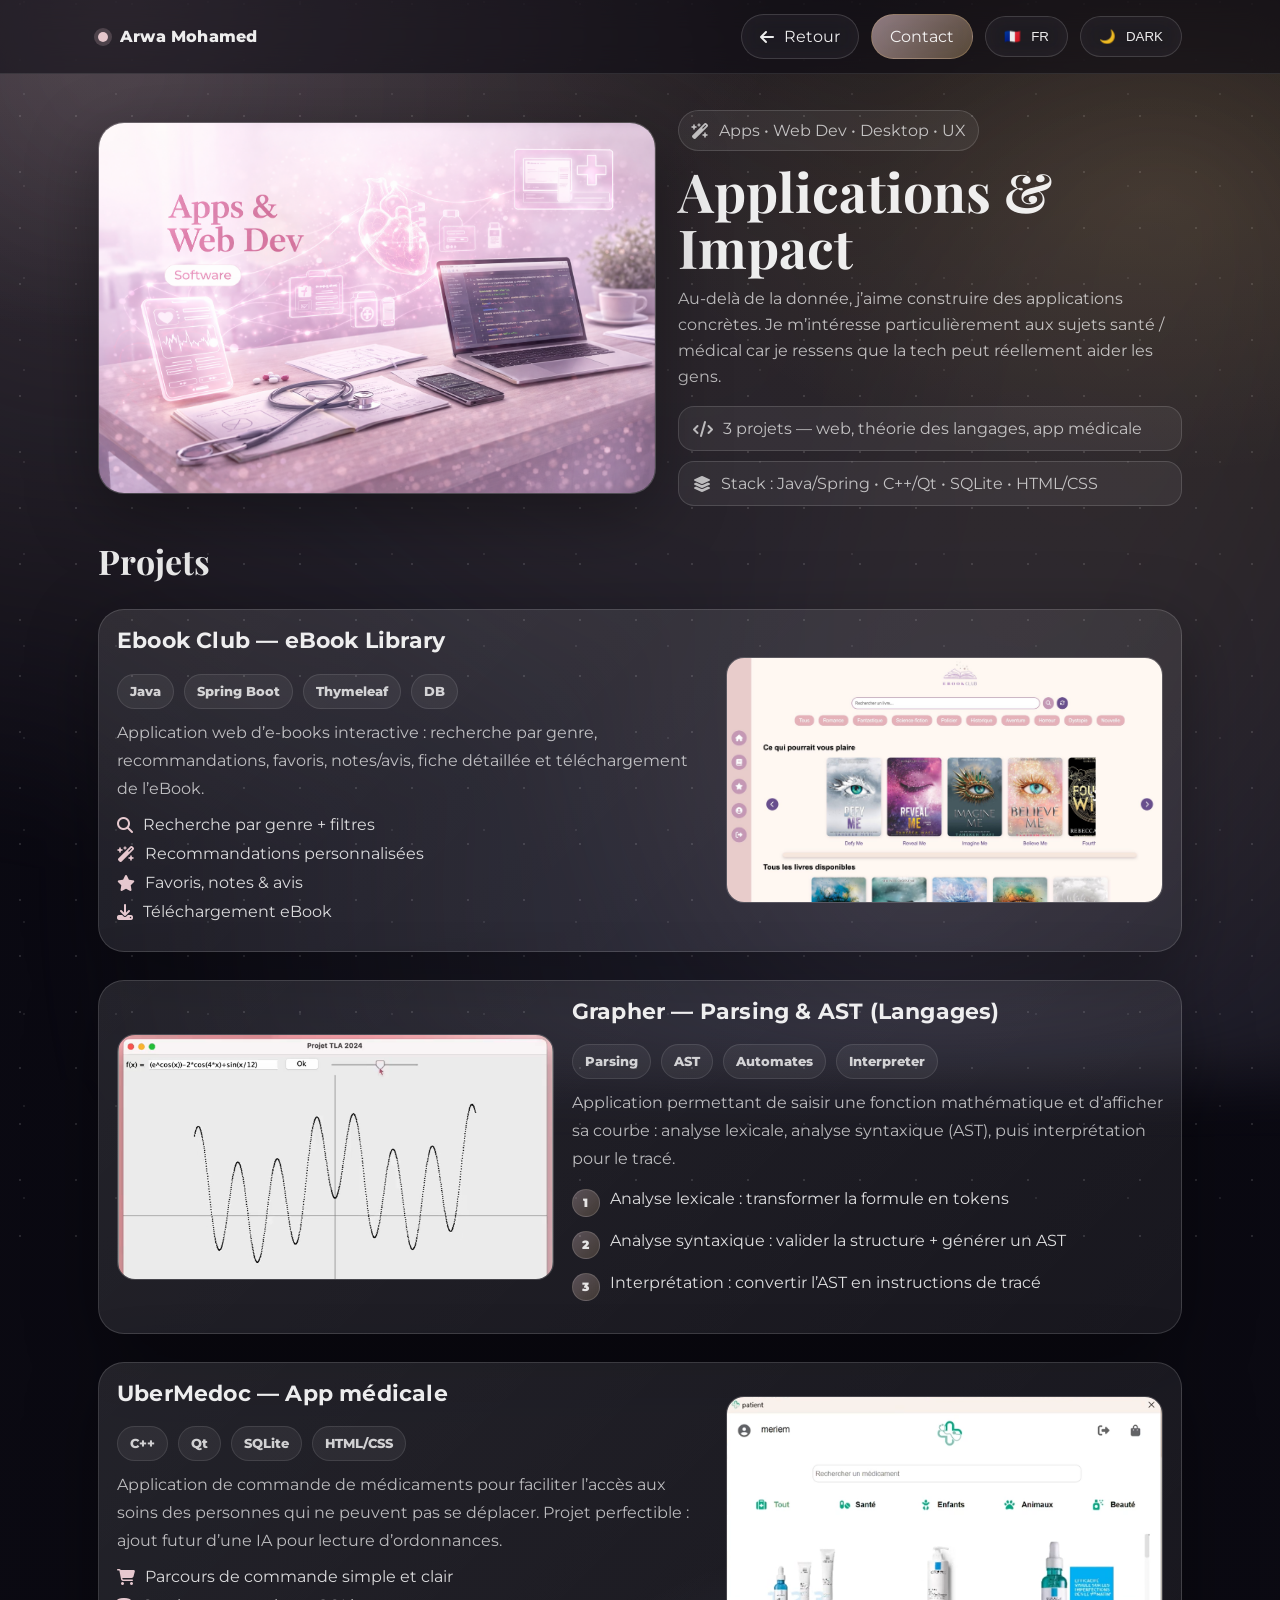
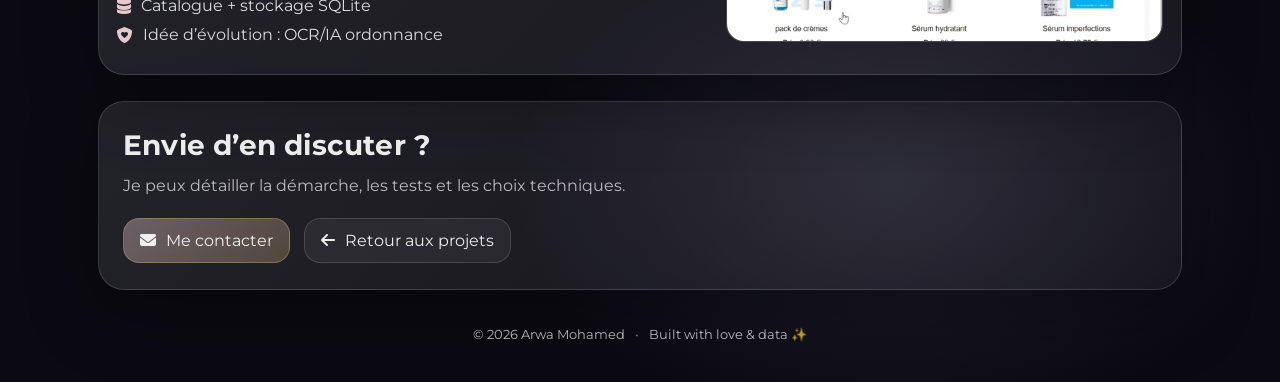
==== app.html @ bc85d30c "premier commit" ====
<!doctype html>
<html lang="fr" data-theme="dark">

<head>

  <meta charset="utf-8">

  <meta
    name="viewport"
    content="width=device-width, initial-scale=1"
  >

  <title>
    Apps & Impact — Arwa Mohamed
  </title>

  <meta
    name="description"
    content="Apps & Impact — case study (web, parsing/AST, app médicale)."
  >


  <link rel="preconnect" href="https://fonts.googleapis.com">

  <link
    rel="preconnect"
    href="https://fonts.gstatic.com"
    crossorigin
  >

  <link
    href="https://fonts.googleapis.com/css2?family=Montserrat:wght@400;500;600;700&family=Playfair+Display:wght@600;700&display=swap"
    rel="stylesheet"
  >


  <link
    rel="stylesheet"
    href="https://cdnjs.cloudflare.com/ajax/libs/font-awesome/6.5.0/css/all.min.css"
  >


  <link
    rel="stylesheet"
    href="assets/css/app.css"
  >

</head>


<body>


<div class="bg">

  <div
    class="stars"
    aria-hidden="true"
  ></div>

  <div
    class="glow"
    aria-hidden="true"
  ></div>

</div>



<header class="topbar">

  <div class="topbar-inner">


    <div class="brand">

      <span class="brand-dot"></span>

      <span class="brand-name">
        Arwa Mohamed
      </span>

    </div>



    <div class="top-actions">


      <a
        class="nav-btn"
        href="projects.html"
      >

        <i class="fa-solid fa-arrow-left"></i>

        <span data-i18n="nav.back">
          Retour
        </span>

      </a>



      <!-- CORRIGÉ : contact de la même page -->

      <a
        class="nav-btn nav-btn-primary"
        href="#contact"
      >

        <span data-i18n="nav.contact">
          Contact
        </span>

      </a>



      <button
        id="langBtn"
        class="lang-btn"
        type="button"
      >

        <span id="langFlag">
          🇫🇷
        </span>

        <span id="langCode">
          FR
        </span>

      </button>



      <button
        id="themeBtn"
        class="theme-btn"
        type="button"
      >

        <span id="themeIcon">
          🌙
        </span>

        <span id="themeCode">
          DARK
        </span>

      </button>


    </div>

  </div>

</header>



<main class="wrap">


<!-- HERO -->

<section class="hero">


  <div class="hero-media">

    <img
      src="assets/img/dev.jpg"
      alt="Apps case study cover"
      class="hero-img"
    >

    <div
      class="hero-overlay"
      aria-hidden="true"
    ></div>

  </div>



  <div class="hero-content">


    <div class="chip">

      <i class="fa-solid fa-wand-magic-sparkles"></i>

      <span data-i18n="hero.chip">
        Apps • Web Dev • Desktop • UX
      </span>

    </div>



    <h1 data-i18n="hero.title">
      Applications & Impact
    </h1>



    <p
      class="subtitle"
      data-i18n="hero.subtitle"
    >
      Au-delà de la donnée, j’aime construire
      des applications concrètes. Je m’intéresse
      particulièrement aux sujets santé / médical
      car je ressens que la tech peut réellement
      aider les gens.
    </p>



    <div class="info-pills">


      <div class="pill">

        <i class="fa-solid fa-code"></i>

        <span data-i18n="hero.pill1">
          3 projets — web, théorie des langages,
          app médicale
        </span>

      </div>



      <div class="pill">

        <i class="fa-solid fa-layer-group"></i>

        <span data-i18n="hero.pill2">
          Stack : Java/Spring • C++/Qt • SQLite • HTML/CSS
        </span>

      </div>


    </div>

  </div>

</section>



<!-- PROJECTS -->

<section class="section">


  <div class="section-head">

    <h2 data-i18n="blocks.title">
      Projets
    </h2>

    <br>

  </div>



  <div class="blocks">


    <!-- PROJECT 1 -->

    <article class="block">


      <div class="block-content">


        <div class="block-top">

          <div class="block-title">

            <h3 data-i18n="p1.title">
              Ebook Club — eBook Library
            </h3>

            <br>

          </div>


          <div class="stack">

            <span>Java</span>
            <span>Spring Boot</span>
            <span>Thymeleaf</span>
            <span>DB</span>

          </div>

        </div>



        <p
          class="block-desc"
          data-i18n="p1.desc"
        >
          Application web d’e-books interactive :
          recherche par genre, recommandations,
          favoris, notes/avis, fiche détaillée
          et téléchargement de l’eBook.
        </p>



        <ul class="bullets">

          <li>
            <i class="fa-solid fa-magnifying-glass"></i>
            <span data-i18n="p1.b1">
              Recherche par genre + filtres
            </span>
          </li>

          <li>
            <i class="fa-solid fa-wand-magic-sparkles"></i>
            <span data-i18n="p1.b2">
              Recommandations personnalisées
            </span>
          </li>

          <li>
            <i class="fa-solid fa-star"></i>
            <span data-i18n="p1.b3">
              Favoris, notes & avis
            </span>
          </li>

          <li>
            <i class="fa-solid fa-download"></i>
            <span data-i18n="p1.b4">
              Téléchargement eBook
            </span>
          </li>

        </ul>

      </div>



      <div class="block-media">

        <img
          src="assets/img/imagee.png"
          alt="Ebook Club preview"
        >

      </div>


    </article>



    <!-- PROJECT 2 -->

    <article class="block">


      <div class="block-content">


        <div class="block-top">

          <div class="block-title">

            <h3 data-i18n="p2.title">
              Grapher — Parsing & AST (Langages)
            </h3>

            <br>

          </div>


          <div class="stack">

            <span>Parsing</span>
            <span>AST</span>
            <span>Automates</span>
            <span>Interpreter</span>

          </div>

        </div>



        <p
          class="block-desc"
          data-i18n="p2.desc"
        >
          Application permettant de saisir une fonction
          mathématique et d’afficher sa courbe :
          analyse lexicale, analyse syntaxique (AST),
          puis interprétation pour le tracé.
        </p>



        <ol class="steps">

          <li>

            <span class="step-n">
              1
            </span>

            <span data-i18n="p2.s1">
              Analyse lexicale :
              transformer la formule en tokens
            </span>

          </li>


          <li>

            <span class="step-n">
              2
            </span>

            <span data-i18n="p2.s2">
              Analyse syntaxique :
              valider la structure + générer un AST
            </span>

          </li>


          <li>

            <span class="step-n">
              3
            </span>

            <span data-i18n="p2.s3">
              Interprétation :
              convertir l’AST en instructions de tracé
            </span>

          </li>

        </ol>

      </div>



      <div class="block-media">

        <img
          src="assets/img/image1.png"
          alt="Grapher preview"
        >

      </div>


    </article>



    <!-- PROJECT 3 -->

    <article class="block">


      <div class="block-content">


        <div class="block-top">

          <div class="block-title">

            <h3 data-i18n="p3.title">
              UberMedoc — App médicale
            </h3>

            <br>

          </div>


          <div class="stack">

            <span>C++</span>
            <span>Qt</span>
            <span>SQLite</span>
            <span>HTML/CSS</span>

          </div>

        </div>



        <p
          class="block-desc"
          data-i18n="p3.desc"
        >
          Application de commande de médicaments
          pour faciliter l’accès aux soins des personnes
          qui ne peuvent pas se déplacer. Projet perfectible :
          ajout futur d’une IA pour lecture d’ordonnances.
        </p>



        <ul class="bullets">

          <li>

            <i class="fa-solid fa-cart-shopping"></i>

            <span data-i18n="p3.b1">
              Parcours de commande simple et clair
            </span>

          </li>


          <li>

            <i class="fa-solid fa-database"></i>

            <span data-i18n="p3.b2">
              Catalogue + stockage SQLite
            </span>

          </li>


          <li>

            <i class="fa-solid fa-shield-heart"></i>

            <span data-i18n="p3.b3">
              Idée d’évolution : OCR/IA ordonnance
            </span>

          </li>

        </ul>

      </div>



      <div class="block-media">

        <img
          src="assets/img/image.png"
          alt="UberMedoc preview"
        >

      </div>


    </article>


  </div>

</section>



<!-- CONTACT -->

<section
  id="contact"
  class="cta"
>

  <div class="cta-card">


    <h2 data-i18n="cta.title">
      Envie d’en discuter ?
    </h2>


    <p
      class="cta-sub"
      data-i18n="cta.desc"
    >
      Je peux détailler la démarche,
      les tests et les choix techniques.
    </p>



    <div class="cta-actions">


      <!-- CORRIGÉ -->

      <a
        class="cta-btn primary"
        href="mailto:etu.arwa@gmail.com"
      >

        <i class="fa-solid fa-envelope"></i>

        <span data-i18n="cta.contact">
          Me contacter
        </span>

      </a>



      <a
        class="cta-btn"
        href="index.html#projects"
      >

        <i class="fa-solid fa-arrow-left"></i>

        <span data-i18n="cta.back">
          Retour aux projets
        </span>

      </a>


    </div>

  </div>

</section>



<footer class="footer">

  <span>
    © <span id="year"></span>
    Arwa Mohamed
  </span>

  <span class="dot">
    •
  </span>

  <span data-i18n="footer.line">
    Built with love & data ✨
  </span>

</footer>


</main>



<script src="assets/js/app.js"></script>


<script>

/* ===============================
   GLOBAL SETTINGS
================================ */

const LS_THEME = "site_theme";
const LS_LANG = "site_lang";


/* ===============================
   YEAR
================================ */

document.getElementById("year").textContent =
  new Date().getFullYear();



/* ===============================
   THEME
================================ */

function applyTheme(theme) {

  if (theme !== "dark" && theme !== "light") {
    theme = "dark";
  }


  document.documentElement.setAttribute(
    "data-theme",
    theme
  );


  localStorage.setItem(
    LS_THEME,
    theme
  );


  const icon =
    document.getElementById("themeIcon");

  const code =
    document.getElementById("themeCode");


  if (icon) {

    icon.textContent =
      theme === "dark"
        ? "🌙"
        : "☀️";

  }


  if (code) {

    code.textContent =
      theme === "dark"
        ? "DARK"
        : "LIGHT";

  }

}


const savedTheme =
  localStorage.getItem(LS_THEME) || "dark";

applyTheme(savedTheme);



const themeBtn =
  document.getElementById("themeBtn");


if (themeBtn) {

  themeBtn.addEventListener(
    "click",
    () => {

      const current =
        localStorage.getItem(LS_THEME) || "dark";

      applyTheme(
        current === "dark"
          ? "light"
          : "dark"
      );

    }
  );

}



/* ===============================
   TRANSLATION DICTIONARY
================================ */

const translations = {

  fr: {

    "nav.back":
      "Retour",

    "nav.contact":
      "Contact",


    "hero.chip":
      "Apps • Web Dev • Desktop • UX",

    "hero.title":
      "Applications & Impact",

    "hero.subtitle":
      "Au-delà de la donnée, j’aime construire des applications concrètes. Je m’intéresse particulièrement aux sujets santé / médical car je ressens que la tech peut réellement aider les gens.",

    "hero.pill1":
      "3 projets — web, théorie des langages, app médicale",

    "hero.pill2":
      "Stack : Java/Spring • C++/Qt • SQLite • HTML/CSS",


    "blocks.title":
      "Projets",


    "p1.title":
      "Ebook Club — eBook Library",

    "p1.desc":
      "Application web d’e-books interactive : recherche par genre, recommandations, favoris, notes/avis, fiche détaillée et téléchargement de l’eBook.",

    "p1.b1":
      "Recherche par genre + filtres",

    "p1.b2":
      "Recommandations personnalisées",

    "p1.b3":
      "Favoris, notes & avis",

    "p1.b4":
      "Téléchargement eBook",


    "p2.title":
      "Grapher — Parsing & AST (Langages)",

    "p2.desc":
      "Application permettant de saisir une fonction mathématique et d’afficher sa courbe : analyse lexicale, analyse syntaxique (AST), puis interprétation pour le tracé.",

    "p2.s1":
      "Analyse lexicale : transformer la formule en tokens",

    "p2.s2":
      "Analyse syntaxique : valider la structure + générer un AST",

    "p2.s3":
      "Interprétation : convertir l’AST en instructions de tracé",


    "p3.title":
      "UberMedoc — App médicale",

    "p3.desc":
      "Application de commande de médicaments pour faciliter l’accès aux soins des personnes qui ne peuvent pas se déplacer. Projet perfectible : ajout futur d’une IA pour lecture d’ordonnances.",

    "p3.b1":
      "Parcours de commande simple et clair",

    "p3.b2":
      "Catalogue + stockage SQLite",

    "p3.b3":
      "Idée d’évolution : OCR/IA ordonnance",


    "cta.title":
      "Envie d’en discuter ?",

    "cta.desc":
      "Je peux détailler la démarche, les tests et les choix techniques.",

    "cta.contact":
      "Me contacter",

    "cta.back":
      "Retour aux projets",


    "footer.line":
      "Built with love & data ✨"

  },


  en: {

    "nav.back":
      "Back",

    "nav.contact":
      "Contact",


    "hero.chip":
      "Apps • Web Dev • Desktop • UX",

    "hero.title":
      "Applications & Impact",

    "hero.subtitle":
      "Beyond data, I enjoy building practical applications. I am particularly interested in healthcare and medical topics because I believe technology can genuinely help people.",

    "hero.pill1":
      "3 projects — web, language theory, medical app",

    "hero.pill2":
      "Stack: Java/Spring • C++/Qt • SQLite • HTML/CSS",


    "blocks.title":
      "Projects",


    "p1.title":
      "Ebook Club — eBook Library",

    "p1.desc":
      "Interactive e-book web application featuring genre search, recommendations, favorites, ratings and reviews, detailed book pages and e-book downloads.",

    "p1.b1":
      "Genre search + filters",

    "p1.b2":
      "Personalized recommendations",

    "p1.b3":
      "Favorites, ratings & reviews",

    "p1.b4":
      "eBook downloads",


    "p2.title":
      "Grapher — Parsing & AST (Languages)",

    "p2.desc":
      "Application allowing users to enter a mathematical function and display its curve through lexical analysis, syntax analysis (AST) and interpretation.",

    "p2.s1":
      "Lexical analysis: transform the formula into tokens",

    "p2.s2":
      "Syntax analysis: validate the structure and generate an AST",

    "p2.s3":
      "Interpretation: convert the AST into plotting instructions",


    "p3.title":
      "UberMedoc — Medical App",

    "p3.desc":
      "Medicine ordering application designed to make healthcare more accessible to people who cannot travel easily. Future improvement: AI-based prescription reading.",

    "p3.b1":
      "Simple and clear ordering workflow",

    "p3.b2":
      "Catalog + SQLite storage",

    "p3.b3":
      "Future idea: OCR / prescription AI",


    "cta.title":
      "Want to discuss this project?",

    "cta.desc":
      "I can walk you through the methodology, tests and technical choices.",

    "cta.contact":
      "Email me",

    "cta.back":
      "Back to projects",


    "footer.line":
      "Built with love & data ✨"

  }

};



/* ===============================
   APPLY LANGUAGE
================================ */

function applyLang(lang) {

  if (!translations[lang]) {
    lang = "fr";
  }


  document.documentElement.setAttribute(
    "lang",
    lang
  );


  localStorage.setItem(
    LS_LANG,
    lang
  );


  document
    .querySelectorAll("[data-i18n]")
    .forEach((element) => {

      const key =
        element.getAttribute("data-i18n");

      const value =
        translations[lang][key];


      if (value === undefined) {
        return;
      }


      element.textContent =
        value;

    });



  const langFlag =
    document.getElementById("langFlag");

  const langCode =
    document.getElementById("langCode");


  if (langFlag) {

    langFlag.textContent =
      lang === "fr"
        ? "🇫🇷"
        : "🇬🇧";

  }


  if (langCode) {

    langCode.textContent =
      lang === "fr"
        ? "FR"
        : "EN";

  }



  document.title =
    lang === "fr"
      ? "Applications & Impact — Arwa Mohamed"
      : "Apps & Impact — Arwa Mohamed";

}



/* ===============================
   INITIAL LANGUAGE
================================ */

const savedLang =
  localStorage.getItem(LS_LANG) || "fr";

applyLang(savedLang);



/* ===============================
   LANGUAGE BUTTON
================================ */

const langBtn =
  document.getElementById("langBtn");


if (langBtn) {

  langBtn.addEventListener(
    "click",
    () => {

      const current =
        localStorage.getItem(LS_LANG) || "fr";

      const next =
        current === "fr"
          ? "en"
          : "fr";

      applyLang(next);

    }
  );

}

</script>


</body>
</html>
---- assets/css/app.css ----
:root{
  --bg:#0b0a12;
  --text: rgba(255,255,255,.92);
  --muted: rgba(255,255,255,.70);

  --panel: rgba(255,255,255,.06);
  --panel2: rgba(255,255,255,.10);
  --border: rgba(255,255,255,.14);
  --shadow: 0 20px 70px rgba(0,0,0,.35);

  --rose: #f9d8de;
  --peach:#f6d6c9;
  --gold: #d7b27a;
  --lav:  #c7c3ff;

  --radius: 18px;
  --radius2: 26px;
  --max: 1120px;
}
/* =========================
   TOPBAR (Oracle / Apps) — CLEAN
   ========================= */

.topbar{
  position: sticky;
  top: 0;
  z-index: 999;
  backdrop-filter: blur(14px);
  -webkit-backdrop-filter: blur(14px);
  border-bottom: 1px solid var(--border);
  background: rgba(255, 245, 240, .78);
}

/* dark override */
:root[data-theme="dark"] .topbar{
  background: rgba(10,9,18,.55);
  border-bottom: 1px solid rgba(255,255,255,.10);
}

/* container full width */
.topbar-inner{
  width: 100%;
  max-width: var(--max);
  margin: 0 auto;
  padding: 14px 18px;

  display: flex;
  align-items: center;
  gap: 16px;
}

/* left brand */
.brand{
  display:flex;
  align-items:center;
  gap: 12px;
  min-width: 0;
}

.brand-dot{
  width: 10px;
  height: 10px;
  border-radius: 999px;
  background: rgba(215,178,122,.9);
  box-shadow: 0 0 0 4px rgba(215,178,122,.18);
}
:root[data-theme="dark"] .brand-dot{
  background: rgba(249,216,222,.9);
  box-shadow: 0 0 0 4px rgba(249,216,222,.18);
}

.brand-name{
  font-weight: 800;
  letter-spacing: .2px;
  white-space: nowrap;
  overflow: hidden;
  text-overflow: ellipsis;
}

/* ✅ RIGHT side buttons */
.top-actions{
  margin-left: auto;            /* IMPORTANT : pousse tout à droite */
  display:flex;
  align-items:center;
  gap: 12px;
}

/* Shared button base (links + buttons) */
.nav-btn,
.lang-btn,
.theme-btn{
  display:inline-flex;
  align-items:center;
  gap: 10px;
  padding: 12px 18px;
  border-radius: 999px;
  border: 1px solid var(--border);
  background: var(--panel);
  color: var(--text);
  cursor: pointer;
  backdrop-filter: blur(12px);
  -webkit-backdrop-filter: blur(12px);
  transition: transform .18s ease, background .18s ease, border-color .18s ease;
}

.nav-btn:hover,
.lang-btn:hover,
.theme-btn:hover{
  transform: translateY(-1px);
  background: var(--panel2);
}

/* Contact = plus "peachy" */
.nav-btn-primary{
  border-color: rgba(215,178,122,.30);
  background: linear-gradient(135deg, rgba(249,216,222,.55), rgba(215,178,122,.35));
}
.nav-btn-primary:hover{
  background: linear-gradient(135deg, rgba(249,216,222,.72), rgba(215,178,122,.46));
}

/* Small text inside lang/theme */
.lang-code, .theme-code{
  font-weight: 900;
  letter-spacing: .5px;
  font-size: 12px;
}
.theme-ico{ font-size: 16px; }

/* Responsive: si ça déborde, wrap propre */
@media (max-width: 880px){
  .topbar-inner{
    flex-wrap: wrap;
  }
  .top-actions{
    width: 100%;
    justify-content: flex-end; /* reste à droite sur la ligne suivante */
  }
}
:root[data-theme="light"]{
  --bg:#fbf4f0;
  --text: rgba(34, 27, 38, .92);
  --muted: rgba(34, 27, 38, .68);

  --panel: rgba(255,255,255,.78);
  --panel2: rgba(255,255,255,.92);
  --border: rgba(34, 27, 38, .10);
  --shadow: 0 18px 55px rgba(34, 27, 38, .10);

  --rose:#f3c9d2;
  --peach:#f2d2c2;
  --gold:#d2b07d;
  --lav:#cfc9ff;
}

*{ box-sizing:border-box }
html{ scroll-behavior:smooth }
body{
  margin:0;
  font-family: Montserrat, system-ui, -apple-system, Segoe UI, Roboto, Arial, sans-serif;
  color: var(--text);
  background:
    radial-gradient(1200px 600px at 10% 0%, rgba(249,216,222,.15), transparent 55%),
    radial-gradient(900px 500px at 90% 10%, rgba(215,178,122,.12), transparent 55%),
    radial-gradient(700px 450px at 70% 90%, rgba(199,195,255,.12), transparent 55%),
    linear-gradient(180deg, color-mix(in srgb, var(--bg) 65%, #070611), var(--bg));
  overflow-x:hidden;
  transition: background .35s ease, color .35s ease;
}
a{ color:inherit; text-decoration:none }
img{ max-width:100%; display:block }

.bg{ position:fixed; inset:0; pointer-events:none; z-index:-1 }
.stars{
  position:absolute; inset:-40%;
  background-image:
    radial-gradient(rgba(255,255,255,.18) 1px, transparent 1px),
    radial-gradient(rgba(255,255,255,.12) 1px, transparent 1px);
  background-size: 56px 56px, 92px 92px;
  background-position: 0 0, 30px 40px;
  filter: blur(.2px);
  animation: drift 38s linear infinite;
  opacity:.7;
}
.glow{
  position:absolute; inset:-20%;
  background:
    radial-gradient(circle at 20% 20%, rgba(249,216,222,.20), transparent 45%),
    radial-gradient(circle at 80% 30%, rgba(215,178,122,.18), transparent 55%),
    radial-gradient(circle at 65% 85%, rgba(199,195,255,.15), transparent 55%);
  filter: blur(30px);
  animation: pulse 10s ease-in-out infinite;
}
@keyframes drift{ to{ transform: translate3d(120px, 70px, 0)} }
@keyframes pulse{
  0%,100%{ opacity:.75; transform: scale(1) }
  50%{ opacity:1; transform: scale(1.03) }
}


.back-btn{
  display:inline-flex; align-items:center; gap:10px;
  padding:12px 16px;
  border-radius: 999px;
  border: 1px solid var(--border);
  background: var(--panel);
  color: var(--text);
  backdrop-filter: blur(12px);
  box-shadow: 0 18px 55px rgba(0,0,0,.18);
  transition: transform .18s ease, background .18s ease;
}
.back-btn:hover{ transform: translateY(-1px); background: var(--panel2); }

.lang-code, .theme-code{ font-weight:800; letter-spacing:.5px; font-size:12px; }
.theme-ico{ font-size:16px; }

/* Layout */
.wrap{
  max-width: var(--max);
  margin: 0 auto;
  padding: 18px 18px 40px;
}

.hero{
  display:grid;
  grid-template-columns: 1.05fr .95fr;
  gap: 22px;
  align-items:center;
  padding: 18px 0 10px;
}
.hero-media{
  border-radius: var(--radius2);
  overflow:hidden;
  border: 1px solid var(--border);
  background: var(--panel);
  box-shadow: var(--shadow);
  position:relative;
  min-height: 360px;
}
.hero-img{ width:100%; height:100%; object-fit:cover; min-height: 360px; }
.hero-overlay{
  position:absolute; inset:0;
  pointer-events:none;
}

.hero-media img{
  transition: transform .6s ease;  /* animation douce */
  will-change: transform;
}

.hero-media:hover img{
  transform: scale(1.04) translateY(-6px);
}
.chip{
  display:inline-flex; align-items:center; gap:10px;
  padding:10px 12px;
  border-radius: 999px;
  background: var(--panel);
  border: 1px solid var(--border);
  color: var(--muted);
  width: fit-content;
}

.hero-content h1{
  font-family:"Playfair Display", serif;
  font-weight:700;
  line-height:1.05;
  font-size: clamp(36px, 4.2vw, 54px);
  margin: 12px 0 10px;
}
.subtitle{
  color: var(--muted);
  font-size: 15.8px;
  line-height:1.65;
  margin: 8px 0 16px;
}

.info-pills{ display:flex; flex-direction:column; gap:10px; }
.pill{
  display:flex; align-items:center; gap:10px;
  padding:12px 14px;
  border-radius: 16px;
  background: var(--panel);
  border: 1px solid var(--border);
  color: var(--muted);
}

.section{ padding-top: 22px; }
.section-head h2{
  font-family:"Playfair Display", serif;
  margin: 0 0 6px;
  font-size: 34px;
}
.muted{ color: var(--muted); margin:0 0 18px; }

:root[data-theme="light"] .badge{
  background: rgba(255,255,255,.85);
  border-color: rgba(34,27,38,.10);
  color: rgba(34,27,38,.80);
}

.stack{ display:flex; gap:8px; flex-wrap:wrap; }
.stack span{
  font-size:12px; font-weight:800;
  padding:8px 10px;
  border-radius: 999px;
  background: rgba(255,255,255,.06);
  border: 1px solid rgba(255,255,255,.10);
  color: rgba(255,255,255,.78);
}
:root[data-theme="light"] .stack span{
  background: rgba(255,255,255,.82);
  border-color: rgba(34,27,38,.10);
  color: rgba(34,27,38,.78);
}

.bullets{ list-style:none; padding:0; margin: 0 0 12px; display:grid; gap:10px; }
.bullets li{ display:flex; gap:10px; align-items:flex-start; color: rgba(255,255,255,.84); }
.bullets i{ color: rgba(249,216,222,.92); margin-top:2px; }
:root[data-theme="light"] .bullets li{ color: rgba(34,27,38,.84); }
:root[data-theme="light"] .bullets i{ color: #c26482; }

.steps{ margin: 6px 0 14px; padding-left: 0; list-style:none; display:grid; gap:10px; }
.steps li{ display:flex; align-items:flex-start; gap:10px; color: rgba(255,255,255,.84); }
:root[data-theme="light"] .steps li{ color: rgba(34,27,38,.84); }
.step-n{
  width:26px; height:26px; border-radius: 999px;
  display:grid; place-items:center;
  font-weight:900; font-size: 12px;
  background: linear-gradient(135deg, rgba(249,216,222,.28), rgba(215,178,122,.20));
  border: 1px solid rgba(255,255,255,.14);
}

.highlight{
  position:relative;
  border-color: rgba(249,216,222,.22);
  background: linear-gradient(135deg, rgba(249,216,222,.10), rgba(215,178,122,.08));
}

.note{
  margin: 12px 0 0;
  color: var(--muted);
  font-size: 13px;
}

.footer{
  padding: 26px 0 0;
  display:flex; align-items:center; justify-content:center;
  gap:10px;
  color: var(--muted);
  font-size: 13px;
}
.footer .dot{ opacity:.6 }

@media (max-width: 980px){
  .hero{ grid-template-columns: 1fr; }
  .hero-img{ min-height: 280px; }
}

/* Chips/stack: plus d’air */
.stack{
  gap: 10px;
}
.stack span{
  padding: 9px 12px;
  font-size: 12.5px;
}

/* Steps: plus lisibles */
.steps{
  margin-top: 14px;
  gap: 12px;
}

.steps li{
  line-height: 1.6;
  font-size: 15.5px;
  color: rgba(255,255,255,.86);
}

:root[data-theme="light"] .steps li{
  color: rgba(34,27,38,.86);
}

/* Numéros: alignement parfait */
.step-n{
  flex: 0 0 28px;
  width: 28px;
  height: 28px;
  margin-top: 2px;
}

/* =========================
   PROJECT BLOCKS (2 cols + alternance + image paysage centrée)
   ========================= */

.blocks{
  display: flex;
  flex-direction: column;
  gap: 28px; /* ✅ espace entre les projets */
}

/* Carte projet */
.block{
  border-radius: var(--radius2);
  border: 1px solid var(--border);
  background: linear-gradient(135deg, var(--panel2), var(--panel));
  box-shadow: var(--shadow);
  padding: 18px;

  display: grid;
  grid-template-columns: minmax(0, 1.15fr) minmax(0, .85fr); /* texte | image */
  gap: 18px;
  align-items: center; /* ✅ centre verticalement */
}

/* Variante highlight (tu l'avais déjà) */
.block.highlight{
  border-color: rgba(249,216,222,.22);
  background: linear-gradient(135deg, rgba(249,216,222,.10), rgba(215,178,122,.08));
}

/* Alternance : 2,4,6... => image à gauche */
.blocks .block:nth-child(even){
  grid-template-columns: minmax(0, .85fr) minmax(0, 1.15fr); /* image | texte */
}
.blocks .block:nth-child(even) .block-media{ order: 1; }
.blocks .block:nth-child(even) .block-content{ order: 2; }

/* Contenu texte */
.block-content{
  min-width: 0; /* ✅ empêche le texte de casser la grid */
}

/* Typo/espacement du texte pour un rendu plus clean */
.block-title h3{
  margin: 0;
  font-size: 22px;
  line-height: 1.2;
  letter-spacing: .2px;
}

.block-desc{
  margin: 10px 0 12px;
  color: var(--muted);
  line-height: 1.75;
  font-size: 16px;
  max-width: 66ch;
}

/* Média : cadre paysage + centre */
.block-media{
  border-radius: 18px;
  overflow: hidden;
  border: 1px solid var(--border);
  background: rgba(255,255,255,.04);

  aspect-ratio: 16 / 9;       /* ✅ paysage */
  width: 100%;
  max-height: 320px;          /* ✅ évite que ça prenne trop de place */
  display: grid;
  place-items: center;        /* ✅ centre image dans le cadre */
}

/* Image : nette, centrée, crop propre */
.block-media img{
  width: 100%;
  height: 100%;
  object-fit: cover;          /* ✅ si tu veux "contain" remplace ici */
  object-position: center;
  display: block;
}

/* Si tu veux éviter que certaines images soient trop "croppées",
   tu peux activer ce mode sur certaines images avec class="contain" */
.block-media img.contain{
  object-fit: contain;
  background: rgba(255,255,255,.02);
}

/* Responsive : mobile => colonne */
@media (max-width: 980px){
  .block{
    grid-template-columns: 1fr;
  }
  .blocks .block:nth-child(even){
    grid-template-columns: 1fr;
  }
  .blocks .block:nth-child(even) .block-media,
  .blocks .block:nth-child(even) .block-content{
    order: initial;
  }

  .block-title h3{ font-size: 20px; }
  .block-desc{ font-size: 15.5px; }
}

/* =========================
   CTA (Envie d’en discuter ?)
   ========================= */

.cta{
  padding: 26px 0 10px;
}

.cta-card{
  border-radius: var(--radius2);
  border: 1px solid var(--border);
  background: linear-gradient(135deg, rgba(255,255,255,.10), rgba(255,255,255,.04));
  box-shadow: var(--shadow);
  padding: 26px 24px;
}

:root[data-theme="light"] .cta-card{
  background: linear-gradient(135deg, rgba(255,255,255,.92), rgba(250, 235, 228, .78));
}

.cta-card h2{
  margin: 0 0 10px;
  font-size: 28px;
  letter-spacing: .2px;
}

.cta-sub{
  margin: 0 0 18px;
  color: var(--muted);
  line-height: 1.7;
}

.cta-actions{
  display:flex;
  gap: 14px;
  flex-wrap: wrap;
  align-items:center;
}

.cta-btn{
  display:inline-flex;
  align-items:center;
  gap: 10px;
  padding: 12px 16px;
  border-radius: 16px;
  border: 1px solid var(--border);
  background: var(--panel);
  color: var(--text);
  backdrop-filter: blur(12px);
  transition: transform .18s ease, background .18s ease;
}

.cta-btn:hover{
  transform: translateY(-1px);
  background: var(--panel2);
}

.cta-btn.primary{
  border-color: rgba(215,178,122,.35);
  background: linear-gradient(135deg, rgba(249,216,222,.35), rgba(215,178,122,.28));
}

:root[data-theme="light"] .cta-btn.primary{
  border-color: rgba(169,63,100,.25);
  background: linear-gradient(135deg, rgba(243,201,210,.65), rgba(210,176,125,.35));
}


.theme-ico{ font-size: 16px; }

/* ===== NAV BAR FIX (your actual classes) ===== */

header.nav{
  position: sticky;
  top: 0;
  z-index: 999;
  display: flex;
  align-items: center;
  gap: 14px;
  padding: 14px 18px;

  backdrop-filter: blur(14px);
  background: rgba(255, 245, 240, .78);
  border-bottom: 1px solid rgba(34, 27, 38, .10);
}

:root[data-theme="dark"] header.nav{
  background: rgba(10,9,18,.55);
  border-bottom: 1px solid rgba(255,255,255,.10);
}

/* Brand stays left */
header.nav .brand{
  display: inline-flex;
  align-items: center;
  gap: 12px;
  min-width: 0;
}

/* ✅ Push ALL buttons to the right (Retour/Contact + Lang + Theme) */
header.nav .nav-links{
  margin-left: auto;              /* key line */
  display: flex;
  align-items: center;
  gap: 12px;
}

/* Keep language + theme on the right and aligned */
header.nav .lang-switch,
header.nav .theme-switch{
  display: flex;
  align-items: center;
}

/* If your buttons need consistent look */
header.nav .nav-links a{
  display: inline-flex;
  align-items: center;
  gap: 10px;
}
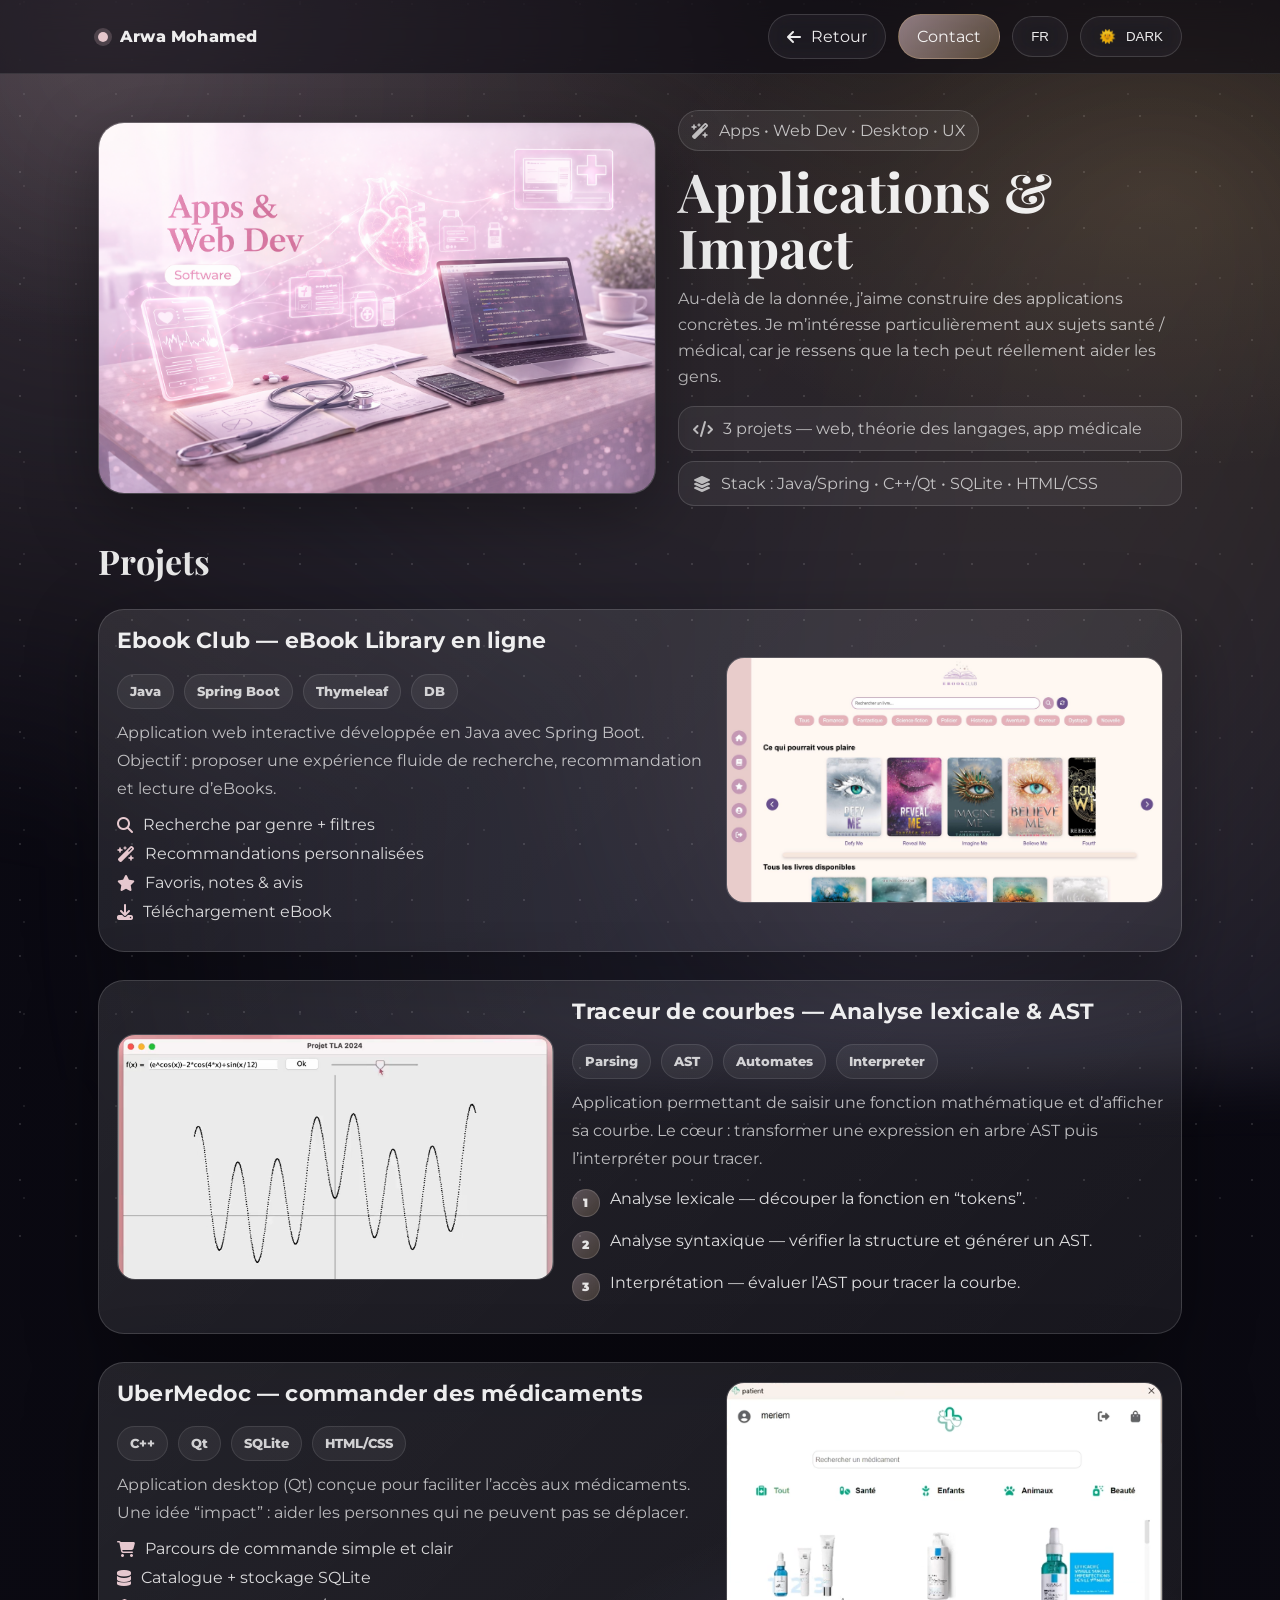
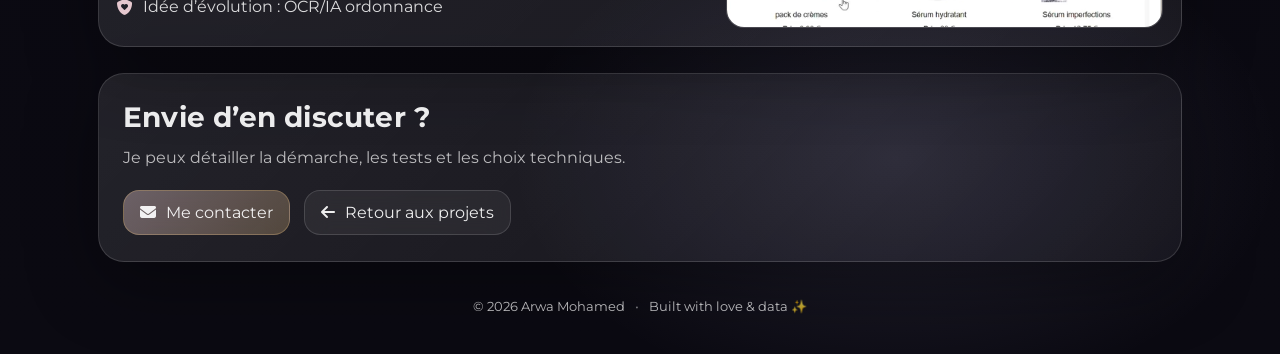
==== commit fe5310bf: "premier commit" ====
--- a/app.html
+++ b/app.html
@@ -1,1117 +1,285 @@
 <!doctype html>
 <html lang="fr" data-theme="dark">
-
 <head>
-
-  <meta charset="utf-8">
-
-  <meta
-    name="viewport"
-    content="width=device-width, initial-scale=1"
-  >
-
-  <title>
-    Apps & Impact — Arwa Mohamed
-  </title>
-
-  <meta
-    name="description"
-    content="Apps & Impact — case study (web, parsing/AST, app médicale)."
-  >
-
-
+  <meta charset="utf-8" />
+  <meta name="viewport" content="width=device-width, initial-scale=1" />
+  <title>Apps & Impact — Arwa Mohamed</title>
+  <meta name="description" content="Apps & Impact — case study (web, parsing/AST, app médicale)." />
+
+  <!-- Fonts -->
   <link rel="preconnect" href="https://fonts.googleapis.com">
-
-  <link
-    rel="preconnect"
-    href="https://fonts.gstatic.com"
-    crossorigin
-  >
-
-  <link
-    href="https://fonts.googleapis.com/css2?family=Montserrat:wght@400;500;600;700&family=Playfair+Display:wght@600;700&display=swap"
-    rel="stylesheet"
-  >
-
-
-  <link
-    rel="stylesheet"
-    href="https://cdnjs.cloudflare.com/ajax/libs/font-awesome/6.5.0/css/all.min.css"
-  >
-
-
-  <link
-    rel="stylesheet"
-    href="assets/css/app.css"
-  >
-
+  <link rel="preconnect" href="https://fonts.gstatic.com" crossorigin>
+  <link href="https://fonts.googleapis.com/css2?family=Montserrat:wght@400;500;600;700&family=Playfair+Display:wght@600;700&display=swap" rel="stylesheet">
+
+  <!-- Icons -->
+  <link rel="stylesheet" href="https://cdnjs.cloudflare.com/ajax/libs/font-awesome/6.5.0/css/all.min.css">
+
+  <!-- Page CSS -->
+  <link rel="stylesheet" href="assets/css/app.css" />
 </head>
 
-
 <body>
-
-
-<div class="bg">
-
-  <div
-    class="stars"
-    aria-hidden="true"
-  ></div>
-
-  <div
-    class="glow"
-    aria-hidden="true"
-  ></div>
-
-</div>
-
-
-
-<header class="topbar">
-
+  <!-- Background -->
+  <div class="bg">
+    <div class="stars" aria-hidden="true"></div>
+    <div class="glow" aria-hidden="true"></div>
+  </div>
+
+  <header class="topbar">
   <div class="topbar-inner">
 
-
+    <!-- Left -->
     <div class="brand">
-
       <span class="brand-dot"></span>
-
-      <span class="brand-name">
-        Arwa Mohamed
-      </span>
-
+      <span class="brand-name">Arwa Mohamed</span>
     </div>
 
-
-
+    <!-- Right (TOUS les boutons ici) -->
     <div class="top-actions">
 
-
-      <a
-        class="nav-btn"
-        href="projects.html"
-      >
-
+      <a class="nav-btn" href="index.html#projects">
         <i class="fa-solid fa-arrow-left"></i>
-
-        <span data-i18n="nav.back">
-          Retour
-        </span>
-
-      </a>
-
-
-
-      <!-- CORRIGÉ : contact de la même page -->
-
-      <a
-        class="nav-btn nav-btn-primary"
-        href="#contact"
-      >
-
-        <span data-i18n="nav.contact">
-          Contact
-        </span>
-
-      </a>
-
-
-
-      <button
-        id="langBtn"
-        class="lang-btn"
-        type="button"
-      >
-
-        <span id="langFlag">
-          🇫🇷
-        </span>
-
-        <span id="langCode">
-          FR
-        </span>
-
+        Retour
+      </a>
+
+      <a class="nav-btn nav-btn-primary" href="#contact">
+        Contact
+      </a>
+
+      <button id="langBtn" class="lang-btn">
+        <span id="langCode">FR</span>
       </button>
 
-
-
-      <button
-        id="themeBtn"
-        class="theme-btn"
-        type="button"
-      >
-
-        <span id="themeIcon">
-          🌙
-        </span>
-
-        <span id="themeCode">
-          DARK
-        </span>
-
+      <button id="themeBtn" class="theme-btn">
+        <span id="themeIcon">🌞</span>
+        <span id="themeCode">LIGHT</span>
       </button>
 
-
     </div>
-
   </div>
-
 </header>
 
-
-
-<main class="wrap">
-
-
-<!-- HERO -->
-
-<section class="hero">
-
-
-  <div class="hero-media">
-
-    <img
-      src="assets/img/dev.jpg"
-      alt="Apps case study cover"
-      class="hero-img"
-    >
-
-    <div
-      class="hero-overlay"
-      aria-hidden="true"
-    ></div>
-
+  <main class="wrap">
+    <!-- Hero -->
+    <section class="hero">
+      <div class="hero-media">
+        <!-- Mets ton image ici -->
+        <img src="assets/img/dev.jpg" alt="Apps case study cover" class="hero-img">
+        <div class="hero-overlay" aria-hidden="true"></div>
+      </div>
+
+      <div class="hero-content">
+        <div class="chip">
+          <i class="fa-solid fa-wand-magic-sparkles"></i>
+          <span data-i18n="hero.chip">Apps • Web Dev • Desktop • UX</span>
+        </div>
+
+        <h1 data-i18n="hero.title">Applications & Impact</h1>
+
+        <p class="subtitle" data-i18n="hero.subtitle">
+          Au-delà de la donnée, j’aime construire des applications concrètes. Je m’intéresse particulièrement
+          aux sujets santé / médical car je ressens que la tech peut réellement aider les gens.
+        </p>
+
+        <div class="info-pills">
+          <div class="pill">
+            <i class="fa-solid fa-code"></i>
+            <span data-i18n="hero.pill1">3 projets — web, théorie des langages, app médicale</span>
+          </div>
+          <div class="pill">
+            <i class="fa-solid fa-layer-group"></i>
+            <span data-i18n="hero.pill2">Stack : Java/Spring • C++/Qt • SQLite • HTML/CSS</span>
+          </div>
+        </div>
+      </div>
+    </section>
+
+    <!-- Projects blocks -->
+    <section class="section">
+      <div class="section-head">
+        <h2 data-i18n="blocks.title">Projets</h2><br>
+      </div>
+
+      <div class="blocks">
+
+        <!-- Block 1 -->
+        <article class="block">
+            <div class="block-content">
+                <div class="block-top">
+                <div class="block-title">
+                    <h3 data-i18n="p1.title">Ebook Club — eBook Library</h3>
+                    <br>
+                </div>
+                <div class="stack">
+                    <span>Java</span><span>Spring Boot</span><span>Thymeleaf</span><span>DB</span>
+                </div>
+                </div>
+
+                <p class="block-desc" data-i18n="p1.desc">
+                Application web d’e-books interactive : recherche par genre, recommandations, favoris, notes/avis,
+                fiche détaillée et téléchargement de l’eBook.
+                </p>
+
+                <ul class="bullets">
+                <li><i class="fa-solid fa-magnifying-glass"></i> <span data-i18n="p1.b1">Recherche par genre + filtres</span></li>
+                <li><i class="fa-solid fa-wand-magic-sparkles"></i> <span data-i18n="p1.b2">Recommandations personnalisées</span></li>
+                <li><i class="fa-solid fa-star"></i> <span data-i18n="p1.b3">Favoris, notes & avis</span></li>
+                <li><i class="fa-solid fa-download"></i> <span data-i18n="p1.b4">Téléchargement eBook</span></li>
+                </ul>
+            </div>
+
+            <div class="block-media">
+                <img src="assets/img/imagee.png" alt="Ebook Club preview" />
+            </div>
+        </article>
+
+        <!-- Block 2 -->
+        <article class="block">
+            <div class="block-content">
+                <div class="block-top">
+                <div class="block-title">
+                    <h3 data-i18n="p2.title">Grapher — Parsing & AST (Langages)</h3>
+                    <br>
+                </div>
+                <div class="stack">
+                    <span>Parsing</span><span>AST</span><span>Automates</span><span>Interpreter</span>
+                </div>
+                </div>
+
+                <p class="block-desc" data-i18n="p2.desc">
+                Application permettant de saisir une fonction mathématique et d’afficher sa courbe :
+                analyse lexicale, analyse syntaxique (AST), puis interprétation pour le tracé.
+                </p>
+
+                <ol class="steps">
+                <li><span class="step-n">1</span> <span data-i18n="p2.s1">Analyse lexicale : transformer la formule en tokens</span></li>
+                <li><span class="step-n">2</span> <span data-i18n="p2.s2">Analyse syntaxique : valider la structure + générer un AST</span></li>
+                <li><span class="step-n">3</span> <span data-i18n="p2.s3">Interprétation : convertir l’AST en instructions de tracé</span></li>
+                </ol>
+            </div>
+
+            <div class="block-media">
+                <img src="assets/img/image1.png" alt="Grapher preview" />
+            </div>
+            </article>
+
+        <!-- Block 3 -->
+       <article class="block">
+        <div class="block-content">
+            <div class="block-top">
+            <div class="block-title">
+                <h3 data-i18n="p3.title">UberMedoc — App médicale</h3>
+                <br>
+            </div>
+            <div class="stack">
+                <span>C++</span><span>Qt</span><span>SQLite</span><span>HTML/CSS</span>
+            </div>
+            </div>
+
+            <p class="block-desc" data-i18n="p3.desc">
+            Application de commande de médicaments pour faciliter l’accès aux soins des personnes
+            qui ne peuvent pas se déplacer. Projet perfectible : ajout futur d’une IA pour lecture d’ordonnances.
+            </p>
+
+            <ul class="bullets">
+            <li><i class="fa-solid fa-cart-shopping"></i> <span data-i18n="p3.b1">Parcours de commande simple et clair</span></li>
+            <li><i class="fa-solid fa-database"></i> <span data-i18n="p3.b2">Catalogue + stockage SQLite</span></li>
+            <li><i class="fa-solid fa-shield-heart"></i> <span data-i18n="p3.b3">Idée d’évolution : OCR/IA ordonnance</span></li>
+            </ul>
+        </div>
+
+        <div class="block-media">
+            <img src="assets/img/image.png" alt="UberMedoc preview" />
+        </div>
+        </article>
+
+      </div>
+    </section>
+
+    <!-- CTA / Contact -->
+<section id="contact" class="cta">
+  <div class="cta-card">
+    <h2 data-i18n="cta.title">Envie d’en discuter ?</h2>
+    <p class="cta-sub" data-i18n="cta.desc">
+      Je peux détailler la démarche, les tests et les choix techniques.
+    </p>
+
+    <div class="cta-actions">
+      <a class="cta-btn primary" href="app.html#contact">
+        <i class="fa-solid fa-envelope"></i>
+        <span data-i18n="cta.contact">Me contacter</span>
+      </a>
+
+      <a class="cta-btn" href="index.html#projects">
+        <i class="fa-solid fa-arrow-left"></i>
+        <span data-i18n="cta.back">Retour aux projets</span>
+      </a>
+    </div>
   </div>
-
-
-
-  <div class="hero-content">
-
-
-    <div class="chip">
-
-      <i class="fa-solid fa-wand-magic-sparkles"></i>
-
-      <span data-i18n="hero.chip">
-        Apps • Web Dev • Desktop • UX
-      </span>
-
-    </div>
-
-
-
-    <h1 data-i18n="hero.title">
-      Applications & Impact
-    </h1>
-
-
-
-    <p
-      class="subtitle"
-      data-i18n="hero.subtitle"
-    >
-      Au-delà de la donnée, j’aime construire
-      des applications concrètes. Je m’intéresse
-      particulièrement aux sujets santé / médical
-      car je ressens que la tech peut réellement
-      aider les gens.
-    </p>
-
-
-
-    <div class="info-pills">
-
-
-      <div class="pill">
-
-        <i class="fa-solid fa-code"></i>
-
-        <span data-i18n="hero.pill1">
-          3 projets — web, théorie des langages,
-          app médicale
-        </span>
-
-      </div>
-
-
-
-      <div class="pill">
-
-        <i class="fa-solid fa-layer-group"></i>
-
-        <span data-i18n="hero.pill2">
-          Stack : Java/Spring • C++/Qt • SQLite • HTML/CSS
-        </span>
-
-      </div>
-
-
-    </div>
-
-  </div>
-
 </section>
 
-
-
-<!-- PROJECTS -->
-
-<section class="section">
-
-
-  <div class="section-head">
-
-    <h2 data-i18n="blocks.title">
-      Projets
-    </h2>
-
-    <br>
-
-  </div>
-
-
-
-  <div class="blocks">
-
-
-    <!-- PROJECT 1 -->
-
-    <article class="block">
-
-
-      <div class="block-content">
-
-
-        <div class="block-top">
-
-          <div class="block-title">
-
-            <h3 data-i18n="p1.title">
-              Ebook Club — eBook Library
-            </h3>
-
-            <br>
-
-          </div>
-
-
-          <div class="stack">
-
-            <span>Java</span>
-            <span>Spring Boot</span>
-            <span>Thymeleaf</span>
-            <span>DB</span>
-
-          </div>
-
-        </div>
-
-
-
-        <p
-          class="block-desc"
-          data-i18n="p1.desc"
-        >
-          Application web d’e-books interactive :
-          recherche par genre, recommandations,
-          favoris, notes/avis, fiche détaillée
-          et téléchargement de l’eBook.
-        </p>
-
-
-
-        <ul class="bullets">
-
-          <li>
-            <i class="fa-solid fa-magnifying-glass"></i>
-            <span data-i18n="p1.b1">
-              Recherche par genre + filtres
-            </span>
-          </li>
-
-          <li>
-            <i class="fa-solid fa-wand-magic-sparkles"></i>
-            <span data-i18n="p1.b2">
-              Recommandations personnalisées
-            </span>
-          </li>
-
-          <li>
-            <i class="fa-solid fa-star"></i>
-            <span data-i18n="p1.b3">
-              Favoris, notes & avis
-            </span>
-          </li>
-
-          <li>
-            <i class="fa-solid fa-download"></i>
-            <span data-i18n="p1.b4">
-              Téléchargement eBook
-            </span>
-          </li>
-
-        </ul>
-
-      </div>
-
-
-
-      <div class="block-media">
-
-        <img
-          src="assets/img/imagee.png"
-          alt="Ebook Club preview"
-        >
-
-      </div>
-
-
-    </article>
-
-
-
-    <!-- PROJECT 2 -->
-
-    <article class="block">
-
-
-      <div class="block-content">
-
-
-        <div class="block-top">
-
-          <div class="block-title">
-
-            <h3 data-i18n="p2.title">
-              Grapher — Parsing & AST (Langages)
-            </h3>
-
-            <br>
-
-          </div>
-
-
-          <div class="stack">
-
-            <span>Parsing</span>
-            <span>AST</span>
-            <span>Automates</span>
-            <span>Interpreter</span>
-
-          </div>
-
-        </div>
-
-
-
-        <p
-          class="block-desc"
-          data-i18n="p2.desc"
-        >
-          Application permettant de saisir une fonction
-          mathématique et d’afficher sa courbe :
-          analyse lexicale, analyse syntaxique (AST),
-          puis interprétation pour le tracé.
-        </p>
-
-
-
-        <ol class="steps">
-
-          <li>
-
-            <span class="step-n">
-              1
-            </span>
-
-            <span data-i18n="p2.s1">
-              Analyse lexicale :
-              transformer la formule en tokens
-            </span>
-
-          </li>
-
-
-          <li>
-
-            <span class="step-n">
-              2
-            </span>
-
-            <span data-i18n="p2.s2">
-              Analyse syntaxique :
-              valider la structure + générer un AST
-            </span>
-
-          </li>
-
-
-          <li>
-
-            <span class="step-n">
-              3
-            </span>
-
-            <span data-i18n="p2.s3">
-              Interprétation :
-              convertir l’AST en instructions de tracé
-            </span>
-
-          </li>
-
-        </ol>
-
-      </div>
-
-
-
-      <div class="block-media">
-
-        <img
-          src="assets/img/image1.png"
-          alt="Grapher preview"
-        >
-
-      </div>
-
-
-    </article>
-
-
-
-    <!-- PROJECT 3 -->
-
-    <article class="block">
-
-
-      <div class="block-content">
-
-
-        <div class="block-top">
-
-          <div class="block-title">
-
-            <h3 data-i18n="p3.title">
-              UberMedoc — App médicale
-            </h3>
-
-            <br>
-
-          </div>
-
-
-          <div class="stack">
-
-            <span>C++</span>
-            <span>Qt</span>
-            <span>SQLite</span>
-            <span>HTML/CSS</span>
-
-          </div>
-
-        </div>
-
-
-
-        <p
-          class="block-desc"
-          data-i18n="p3.desc"
-        >
-          Application de commande de médicaments
-          pour faciliter l’accès aux soins des personnes
-          qui ne peuvent pas se déplacer. Projet perfectible :
-          ajout futur d’une IA pour lecture d’ordonnances.
-        </p>
-
-
-
-        <ul class="bullets">
-
-          <li>
-
-            <i class="fa-solid fa-cart-shopping"></i>
-
-            <span data-i18n="p3.b1">
-              Parcours de commande simple et clair
-            </span>
-
-          </li>
-
-
-          <li>
-
-            <i class="fa-solid fa-database"></i>
-
-            <span data-i18n="p3.b2">
-              Catalogue + stockage SQLite
-            </span>
-
-          </li>
-
-
-          <li>
-
-            <i class="fa-solid fa-shield-heart"></i>
-
-            <span data-i18n="p3.b3">
-              Idée d’évolution : OCR/IA ordonnance
-            </span>
-
-          </li>
-
-        </ul>
-
-      </div>
-
-
-
-      <div class="block-media">
-
-        <img
-          src="assets/img/image.png"
-          alt="UberMedoc preview"
-        >
-
-      </div>
-
-
-    </article>
-
-
-  </div>
-
-</section>
-
-
-
-<!-- CONTACT -->
-
-<section
-  id="contact"
-  class="cta"
->
-
-  <div class="cta-card">
-
-
-    <h2 data-i18n="cta.title">
-      Envie d’en discuter ?
-    </h2>
-
-
-    <p
-      class="cta-sub"
-      data-i18n="cta.desc"
-    >
-      Je peux détailler la démarche,
-      les tests et les choix techniques.
-    </p>
-
-
-
-    <div class="cta-actions">
-
-
-      <!-- CORRIGÉ -->
-
-      <a
-        class="cta-btn primary"
-        href="mailto:etu.arwa@gmail.com"
-      >
-
-        <i class="fa-solid fa-envelope"></i>
-
-        <span data-i18n="cta.contact">
-          Me contacter
-        </span>
-
-      </a>
-
-
-
-      <a
-        class="cta-btn"
-        href="index.html#projects"
-      >
-
-        <i class="fa-solid fa-arrow-left"></i>
-
-        <span data-i18n="cta.back">
-          Retour aux projets
-        </span>
-
-      </a>
-
-
-    </div>
-
-  </div>
-
-</section>
-
-
-
-<footer class="footer">
-
-  <span>
-    © <span id="year"></span>
-    Arwa Mohamed
-  </span>
-
-  <span class="dot">
-    •
-  </span>
-
-  <span data-i18n="footer.line">
-    Built with love & data ✨
-  </span>
-
-</footer>
-
-
-</main>
-
-
-
-<script src="assets/js/app.js"></script>
-
-
-<script>
-
+    <footer class="footer">
+      <span>© <span id="year"></span> Arwa Mohamed</span>
+      <span class="dot">•</span>
+      <span data-i18n="footer.line">Built with love & data ✨</span>
+    </footer>
+  </main>
+
+  <script src="assets/js/app.js"></script>
+  <script>
 /* ===============================
-   GLOBAL SETTINGS
-================================ */
+   GLOBAL THEME + LANGUAGE SYNC
+================================= */
 
 const LS_THEME = "site_theme";
 const LS_LANG = "site_lang";
 
-
-/* ===============================
-   YEAR
-================================ */
-
-document.getElementById("year").textContent =
-  new Date().getFullYear();
-
-
-
-/* ===============================
-   THEME
-================================ */
-
-function applyTheme(theme) {
-
-  if (theme !== "dark" && theme !== "light") {
-    theme = "dark";
-  }
-
-
-  document.documentElement.setAttribute(
-    "data-theme",
-    theme
-  );
-
-
-  localStorage.setItem(
-    LS_THEME,
-    theme
-  );
-
-
-  const icon =
-    document.getElementById("themeIcon");
-
-  const code =
-    document.getElementById("themeCode");
-
-
-  if (icon) {
-
-    icon.textContent =
-      theme === "dark"
-        ? "🌙"
-        : "☀️";
-
-  }
-
-
-  if (code) {
-
-    code.textContent =
-      theme === "dark"
-        ? "DARK"
-        : "LIGHT";
-
-  }
-
-}
-
-
-const savedTheme =
-  localStorage.getItem(LS_THEME) || "dark";
-
+/* ===== THEME ===== */
+function applyTheme(theme){
+  document.documentElement.setAttribute("data-theme", savedTheme);
+  localStorage.setItem(LS_THEME, theme);
+
+  const ico = document.getElementById("themeIco");
+  const code = document.getElementById("themeCode");
+
+  if(ico) ico.textContent = theme === "dark" ? "🌙" : "🌞";
+  if(code) code.textContent = theme === "dark" ? "DARK" : "LIGHT";
+}
+
+const savedTheme = localStorage.getItem(LS_THEME) || "dark";
 applyTheme(savedTheme);
 
-
-
-const themeBtn =
-  document.getElementById("themeBtn");
-
-
-if (themeBtn) {
-
-  themeBtn.addEventListener(
-    "click",
-    () => {
-
-      const current =
-        localStorage.getItem(LS_THEME) || "dark";
-
-      applyTheme(
-        current === "dark"
-          ? "light"
-          : "dark"
-      );
-
-    }
-  );
-
-}
-
-
-
-/* ===============================
-   TRANSLATION DICTIONARY
-================================ */
-
-const translations = {
-
-  fr: {
-
-    "nav.back":
-      "Retour",
-
-    "nav.contact":
-      "Contact",
-
-
-    "hero.chip":
-      "Apps • Web Dev • Desktop • UX",
-
-    "hero.title":
-      "Applications & Impact",
-
-    "hero.subtitle":
-      "Au-delà de la donnée, j’aime construire des applications concrètes. Je m’intéresse particulièrement aux sujets santé / médical car je ressens que la tech peut réellement aider les gens.",
-
-    "hero.pill1":
-      "3 projets — web, théorie des langages, app médicale",
-
-    "hero.pill2":
-      "Stack : Java/Spring • C++/Qt • SQLite • HTML/CSS",
-
-
-    "blocks.title":
-      "Projets",
-
-
-    "p1.title":
-      "Ebook Club — eBook Library",
-
-    "p1.desc":
-      "Application web d’e-books interactive : recherche par genre, recommandations, favoris, notes/avis, fiche détaillée et téléchargement de l’eBook.",
-
-    "p1.b1":
-      "Recherche par genre + filtres",
-
-    "p1.b2":
-      "Recommandations personnalisées",
-
-    "p1.b3":
-      "Favoris, notes & avis",
-
-    "p1.b4":
-      "Téléchargement eBook",
-
-
-    "p2.title":
-      "Grapher — Parsing & AST (Langages)",
-
-    "p2.desc":
-      "Application permettant de saisir une fonction mathématique et d’afficher sa courbe : analyse lexicale, analyse syntaxique (AST), puis interprétation pour le tracé.",
-
-    "p2.s1":
-      "Analyse lexicale : transformer la formule en tokens",
-
-    "p2.s2":
-      "Analyse syntaxique : valider la structure + générer un AST",
-
-    "p2.s3":
-      "Interprétation : convertir l’AST en instructions de tracé",
-
-
-    "p3.title":
-      "UberMedoc — App médicale",
-
-    "p3.desc":
-      "Application de commande de médicaments pour faciliter l’accès aux soins des personnes qui ne peuvent pas se déplacer. Projet perfectible : ajout futur d’une IA pour lecture d’ordonnances.",
-
-    "p3.b1":
-      "Parcours de commande simple et clair",
-
-    "p3.b2":
-      "Catalogue + stockage SQLite",
-
-    "p3.b3":
-      "Idée d’évolution : OCR/IA ordonnance",
-
-
-    "cta.title":
-      "Envie d’en discuter ?",
-
-    "cta.desc":
-      "Je peux détailler la démarche, les tests et les choix techniques.",
-
-    "cta.contact":
-      "Me contacter",
-
-    "cta.back":
-      "Retour aux projets",
-
-
-    "footer.line":
-      "Built with love & data ✨"
-
-  },
-
-
-  en: {
-
-    "nav.back":
-      "Back",
-
-    "nav.contact":
-      "Contact",
-
-
-    "hero.chip":
-      "Apps • Web Dev • Desktop • UX",
-
-    "hero.title":
-      "Applications & Impact",
-
-    "hero.subtitle":
-      "Beyond data, I enjoy building practical applications. I am particularly interested in healthcare and medical topics because I believe technology can genuinely help people.",
-
-    "hero.pill1":
-      "3 projects — web, language theory, medical app",
-
-    "hero.pill2":
-      "Stack: Java/Spring • C++/Qt • SQLite • HTML/CSS",
-
-
-    "blocks.title":
-      "Projects",
-
-
-    "p1.title":
-      "Ebook Club — eBook Library",
-
-    "p1.desc":
-      "Interactive e-book web application featuring genre search, recommendations, favorites, ratings and reviews, detailed book pages and e-book downloads.",
-
-    "p1.b1":
-      "Genre search + filters",
-
-    "p1.b2":
-      "Personalized recommendations",
-
-    "p1.b3":
-      "Favorites, ratings & reviews",
-
-    "p1.b4":
-      "eBook downloads",
-
-
-    "p2.title":
-      "Grapher — Parsing & AST (Languages)",
-
-    "p2.desc":
-      "Application allowing users to enter a mathematical function and display its curve through lexical analysis, syntax analysis (AST) and interpretation.",
-
-    "p2.s1":
-      "Lexical analysis: transform the formula into tokens",
-
-    "p2.s2":
-      "Syntax analysis: validate the structure and generate an AST",
-
-    "p2.s3":
-      "Interpretation: convert the AST into plotting instructions",
-
-
-    "p3.title":
-      "UberMedoc — Medical App",
-
-    "p3.desc":
-      "Medicine ordering application designed to make healthcare more accessible to people who cannot travel easily. Future improvement: AI-based prescription reading.",
-
-    "p3.b1":
-      "Simple and clear ordering workflow",
-
-    "p3.b2":
-      "Catalog + SQLite storage",
-
-    "p3.b3":
-      "Future idea: OCR / prescription AI",
-
-
-    "cta.title":
-      "Want to discuss this project?",
-
-    "cta.desc":
-      "I can walk you through the methodology, tests and technical choices.",
-
-    "cta.contact":
-      "Email me",
-
-    "cta.back":
-      "Back to projects",
-
-
-    "footer.line":
-      "Built with love & data ✨"
-
-  }
-
-};
-
-
-
-/* ===============================
-   APPLY LANGUAGE
-================================ */
-
-function applyLang(lang) {
-
-  if (!translations[lang]) {
-    lang = "fr";
-  }
-
-
-  document.documentElement.setAttribute(
-    "lang",
-    lang
-  );
-
-
-  localStorage.setItem(
-    LS_LANG,
-    lang
-  );
-
-
-  document
-    .querySelectorAll("[data-i18n]")
-    .forEach((element) => {
-
-      const key =
-        element.getAttribute("data-i18n");
-
-      const value =
-        translations[lang][key];
-
-
-      if (value === undefined) {
-        return;
-      }
-
-
-      element.textContent =
-        value;
-
-    });
-
-
-
-  const langFlag =
-    document.getElementById("langFlag");
-
-  const langCode =
-    document.getElementById("langCode");
-
-
-  if (langFlag) {
-
-    langFlag.textContent =
-      lang === "fr"
-        ? "🇫🇷"
-        : "🇬🇧";
-
-  }
-
-
-  if (langCode) {
-
-    langCode.textContent =
-      lang === "fr"
-        ? "FR"
-        : "EN";
-
-  }
-
-
-
-  document.title =
-    lang === "fr"
-      ? "Applications & Impact — Arwa Mohamed"
-      : "Apps & Impact — Arwa Mohamed";
-
-}
-
-
-
-/* ===============================
-   INITIAL LANGUAGE
-================================ */
-
-const savedLang =
-  localStorage.getItem(LS_LANG) || "fr";
-
+const themeBtn = document.getElementById("themeBtn");
+if(themeBtn){
+  themeBtn.addEventListener("click", ()=>{
+    const current = localStorage.getItem(LS_THEME) || "dark";
+    applyTheme(current === "dark" ? "light" : "dark");
+  });
+}
+
+
+/* ===== LANGUAGE ===== */
+function applyLang(lang){
+  document.documentElement.lang = savedLang;
+  localStorage.setItem(LS_LANG, lang);
+
+  const flag = document.getElementById("langFlag");
+  const code = document.getElementById("langCode");
+
+  if(flag) flag.textContent = lang === "fr" ? "🇫🇷" : "🇬🇧";
+  if(code) code.textContent = lang === "fr" ? "FR" : "EN";
+}
+
+const savedLang = localStorage.getItem(LS_LANG) || "fr";
 applyLang(savedLang);
 
-
-
-/* ===============================
-   LANGUAGE BUTTON
-================================ */
-
-const langBtn =
-  document.getElementById("langBtn");
-
-
-if (langBtn) {
-
-  langBtn.addEventListener(
-    "click",
-    () => {
-
-      const current =
-        localStorage.getItem(LS_LANG) || "fr";
-
-      const next =
-        current === "fr"
-          ? "en"
-          : "fr";
-
-      applyLang(next);
-
-    }
-  );
-
-}
-
+const langBtn = document.getElementById("langBtn");
+if(langBtn){
+  langBtn.addEventListener("click", ()=>{
+    const current = localStorage.getItem(LS_LANG) || "fr";
+    applyLang(current === "fr" ? "en" : "fr");
+  });
+}
 </script>
-
-
 </body>
 </html>
